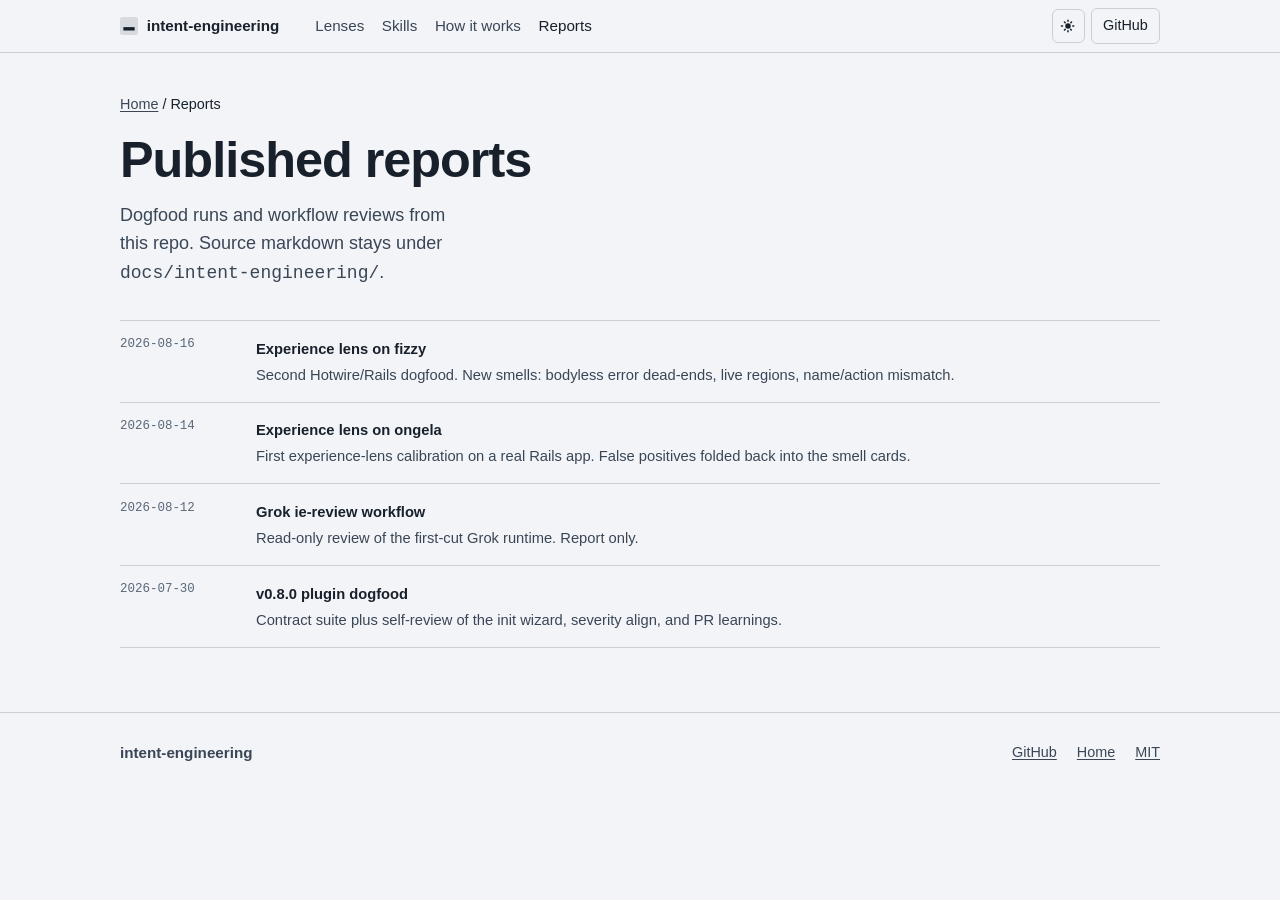
==== docs/reports.html @ 6ed673f5 "docs(site): refresh Pages landing with finding hero and themes Replace the dark-only gradient landin" ====
<!doctype html>
<html lang="en">
<head>
<meta charset="utf-8" />
<meta name="viewport" content="width=device-width, initial-scale=1" />
<title>Reports — intent-engineering</title>
<meta name="description" content="Published intent-engineering dogfood and workflow reports." />
<link rel="canonical" href="https://davidteren.github.io/intent-engineering/reports.html" />
<meta property="og:title" content="Reports — intent-engineering" />
<meta property="og:description" content="Published dogfood and workflow reports from the intent-engineering plugin." />
<meta property="og:type" content="website" />
<meta property="og:url" content="https://davidteren.github.io/intent-engineering/reports.html" />
<meta property="og:image" content="https://davidteren.github.io/intent-engineering/og-finding.png" />
<meta property="og:image:width" content="1200" />
<meta property="og:image:height" content="630" />
<meta property="og:image:alt" content="A Ruby method named fetch_total highlighted on the Cache.write line, with a P1 finding that a fetch should not write." />
<meta name="twitter:card" content="summary_large_image" />
<meta name="twitter:title" content="Reports — intent-engineering" />
<meta name="twitter:description" content="Published dogfood and workflow reports from the intent-engineering plugin." />
<meta name="twitter:image" content="https://davidteren.github.io/intent-engineering/og-finding.png" />
<meta name="theme-color" content="#f2f4f7" media="(prefers-color-scheme: light)" />
<meta name="theme-color" content="#121820" media="(prefers-color-scheme: dark)" />
<link rel="icon" href="data:image/svg+xml,%3Csvg xmlns='http://www.w3.org/2000/svg' viewBox='0 0 32 32'%3E%3Crect width='32' height='32' rx='4' fill='%23121820'/%3E%3Crect x='6' y='18' width='20' height='6' fill='%23e2a04a'/%3E%3C/svg%3E" />
<script>
(function(){
  var t=null;
  try{t=localStorage.getItem("ie-theme")}catch(e){}
  if(t!=="light"&&t!=="dark"){
    t=window.matchMedia("(prefers-color-scheme: dark)").matches?"dark":"light";
  }
  document.documentElement.setAttribute("data-theme",t);
  document.documentElement.style.colorScheme=t;
})();
</script>
<link rel="stylesheet" href="assets/site.css?v=6eff7847ac" />
</head>
<body>
<a class="skip" href="#main">Skip to content</a>
<header class="site-header">
  <div class="wrap nav">
    <a class="brand" href="./">
      <svg viewBox="0 0 32 32" aria-hidden="true"><rect width="32" height="32" rx="4" fill="currentColor" opacity="0.12"/><rect x="6" y="18" width="20" height="6" fill="currentColor"/></svg>
      intent-engineering
    </a>
    <nav class="nav-links" aria-label="Page">
      <a href="./#lenses">Lenses</a>
      <a href="./#skills">Skills</a>
      <a href="./#how">How it works</a>
      <a href="reports.html" aria-current="page">Reports</a>
    </nav>
    <div class="nav-end">
      <details class="nav-more">
        <summary>Menu</summary>
        <div class="menu">
          <a href="./#lenses">Lenses</a>
          <a href="./#skills">Skills</a>
          <a href="./#how">How it works</a>
          <a href="reports.html">Reports</a>
          <a href="https://github.com/davidteren/intent-engineering">GitHub</a>
        </div>
      </details>
      <button class="icon-btn" type="button" data-theme-toggle aria-label="Switch theme" aria-pressed="false">
        <svg viewBox="0 0 16 16" aria-hidden="true"><path fill="currentColor" d="M8 1.5a.75.75 0 0 1 .75.75v1a.75.75 0 0 1-1.5 0v-1A.75.75 0 0 1 8 1.5Zm0 10.5a.75.75 0 0 1 .75.75v1a.75.75 0 0 1-1.5 0v-1A.75.75 0 0 1 8 12Zm6.5-4a.75.75 0 0 1-.75.75h-1a.75.75 0 0 1 0-1.5h1a.75.75 0 0 1 .75.75ZM3.25 8a.75.75 0 0 1-.75.75h-1a.75.75 0 0 1 0-1.5h1A.75.75 0 0 1 3.25 8Zm8.84-4.59a.75.75 0 0 1 0 1.06l-.7.7a.75.75 0 1 1-1.06-1.06l.7-.7a.75.75 0 0 1 1.06 0ZM5.67 10.83a.75.75 0 0 1 0 1.06l-.7.7a.75.75 0 1 1-1.06-1.06l.7-.7a.75.75 0 0 1 1.06 0Zm6.16 1.76a.75.75 0 0 1-1.06 0l-.7-.7a.75.75 0 0 1 1.06-1.06l.7.7a.75.75 0 0 1 0 1.06ZM5.67 5.17a.75.75 0 0 1-1.06 0l-.7-.7A.75.75 0 0 1 4.97 3.4l.7.7a.75.75 0 0 1 0 1.06ZM8 5.25A2.75 2.75 0 1 1 8 10.75 2.75 2.75 0 0 1 8 5.25Z"/></svg>
      </button>
      <a class="gh" href="https://github.com/davidteren/intent-engineering">GitHub</a>
    </div>
  </div>
</header>

<main id="main">
  <div class="wrap" style="padding:2.5rem 1.25rem 4rem">
    <p class="crumb"><a href="./">Home</a> / Reports</p>
    <h1>Published reports</h1>
    <p class="lede" style="margin-top:0.75rem">Dogfood runs and workflow reviews from this repo. Source markdown stays under <code>docs/intent-engineering/</code>.</p>
    <ul class="report-list" style="margin-top:2rem">
      <li>
        <a href="reports/2026-08-16-experience-dogfood-fizzy.html">
          <time datetime="2026-08-16">2026-08-16</time>
          <span>
            <strong>Experience lens on fizzy</strong>
            <span>Second Hotwire/Rails dogfood. New smells: bodyless error dead-ends, live regions, name/action mismatch.</span>
          </span>
        </a>
      </li>
      <li>
        <a href="reports/2026-08-14-experience-dogfood-ongela.html">
          <time datetime="2026-08-14">2026-08-14</time>
          <span>
            <strong>Experience lens on ongela</strong>
            <span>First experience-lens calibration on a real Rails app. False positives folded back into the smell cards.</span>
          </span>
        </a>
      </li>
      <li>
        <a href="reports/2026-08-12-workflow-ie-review.html">
          <time datetime="2026-08-12">2026-08-12</time>
          <span>
            <strong>Grok ie-review workflow</strong>
            <span>Read-only review of the first-cut Grok runtime. Report only.</span>
          </span>
        </a>
      </li>
      <li>
        <a href="reports/2026-07-30-v0.8.0-dogfood.html">
          <time datetime="2026-07-30">2026-07-30</time>
          <span>
            <strong>v0.8.0 plugin dogfood</strong>
            <span>Contract suite plus self-review of the init wizard, severity align, and PR learnings.</span>
          </span>
        </a>
      </li>
    </ul>
  </div>
</main>

<footer>
  <div class="wrap">
    <div class="foot">
      <a class="brand" href="./">intent-engineering</a>
      <span class="sp"></span>
      <a href="https://github.com/davidteren/intent-engineering">GitHub</a>
      <a href="./">Home</a>
      <a href="https://github.com/davidteren/intent-engineering/blob/main/LICENSE">MIT</a>
    </div>
  </div>
</footer>
<script src="assets/site.js?v=6eff7847ac"></script>
</body>
</html>
---- docs/assets/site.css ----
/* Palette seed: least-astonishment-findings
   SHA-256 prefix b4a0858c → hue 28 (ochre highlighter on cool paper).
   Cool canvas, warm mark. The mark is the product: a finding on a surprising line. */

:root {
  --canvas: #f2f4f7;
  --surface: #e8ebf0;
  --surface-2: #dde2e9;
  --ink: #18202b;
  --muted: #3a4656;
  --dim: #5a6778;
  --line: #c9d0d8;
  --accent: #8f4708;
  --accent-hover: #733905;
  --on-accent: #fff8ef;
  --mark: #f6deae;
  --mark-ink: #18202b;
  --p0: #b42318;
  --p1: #8f4708;
  --p2: #3a4656;
  --ok: #0f6b3e;
  --code: #141a22;
  --code-ink: #e8edf3;
  --code-mut: #8b97a6;
  --code-line: #2c3642;
  --focus: #8f4708;
  --radius: 6px;
  --max: 1080px;
  --sans: -apple-system, BlinkMacSystemFont, "Segoe UI", Helvetica, Arial, sans-serif;
  --mono: ui-monospace, "SF Mono", Menlo, Consolas, "Liberation Mono", monospace;
  color-scheme: light;
}

@media (prefers-color-scheme: dark) {
  :root:not([data-theme="light"]) {
    --canvas: #121820;
    --surface: #1a222c;
    --surface-2: #222b36;
    --ink: #e8edf3;
    --muted: #b7c2d0;
    --dim: #8b97a6;
    --line: #2c3642;
    --accent: #e2a04a;
    --accent-hover: #f0b35e;
    --on-accent: #121820;
    --mark: #3a2c14;
    --mark-ink: #f6deae;
    --p0: #f97066;
    --p1: #e2a04a;
    --p2: #b7c2d0;
    --ok: #5dcaa0;
    --code: #0e131a;
    --code-ink: #e8edf3;
    --code-mut: #8b97a6;
    --code-line: #2c3642;
    --focus: #e2a04a;
    color-scheme: dark;
  }
}

[data-theme="dark"] {
  --canvas: #121820;
  --surface: #1a222c;
  --surface-2: #222b36;
  --ink: #e8edf3;
  --muted: #b7c2d0;
  --dim: #8b97a6;
  --line: #2c3642;
  --accent: #e2a04a;
  --accent-hover: #f0b35e;
  --on-accent: #121820;
  --mark: #3a2c14;
  --mark-ink: #f6deae;
  --p0: #f97066;
  --p1: #e2a04a;
  --p2: #b7c2d0;
  --ok: #5dcaa0;
  --code: #0e131a;
  --code-ink: #e8edf3;
  --code-mut: #8b97a6;
  --code-line: #2c3642;
  --focus: #e2a04a;
  color-scheme: dark;
}

[data-theme="light"] {
  --canvas: #f2f4f7;
  --surface: #e8ebf0;
  --surface-2: #dde2e9;
  --ink: #18202b;
  --muted: #3a4656;
  --dim: #5a6778;
  --line: #c9d0d8;
  --accent: #8f4708;
  --accent-hover: #733905;
  --on-accent: #fff8ef;
  --mark: #f6deae;
  --mark-ink: #18202b;
  --p0: #b42318;
  --p1: #8f4708;
  --p2: #3a4656;
  --ok: #0f6b3e;
  --code: #141a22;
  --code-ink: #e8edf3;
  --code-mut: #8b97a6;
  --code-line: #2c3642;
  --focus: #8f4708;
  color-scheme: light;
}

*, *::before, *::after { box-sizing: border-box }
html { scroll-behavior: smooth }
@media (prefers-reduced-motion: reduce) {
  html { scroll-behavior: auto }
  *, *::before, *::after { transition: none !important; animation: none !important }
}

body {
  margin: 0;
  background: var(--canvas);
  color: var(--ink);
  font-family: var(--sans);
  font-size: 1rem;
  line-height: 1.6;
  -webkit-font-smoothing: antialiased;
  text-rendering: optimizeLegibility;
}

img, svg { max-width: 100%; display: block }
pre, code, kbd { font-family: var(--mono) }
a { color: var(--accent); text-underline-offset: 2px }
a:hover { color: var(--accent-hover) }
:focus-visible {
  outline: 2px solid var(--focus);
  outline-offset: 2px;
}
h1, h2, h3 { text-wrap: balance; letter-spacing: -0.02em; font-weight: 600 }
h1 { font-size: clamp(2rem, 4.6vw, 3.15rem); line-height: 1.12; margin: 0 }
h2 { font-size: clamp(1.35rem, 2.4vw, 1.7rem); line-height: 1.25; margin: 0 0 0.6rem }
h3 { font-size: 1.05rem; margin: 0 0 0.35rem }
p { text-wrap: pretty; margin: 0 0 1rem }
p:last-child { margin-bottom: 0 }

.skip {
  position: absolute;
  left: -999px;
  top: 0;
  background: var(--accent);
  color: var(--on-accent);
  padding: 0.5rem 0.9rem;
  z-index: 40;
}
.skip:focus { left: 0 }

.wrap { max-width: var(--max); margin: 0 auto; padding: 0 1.25rem }

/* header */
.site-header {
  position: sticky;
  top: 0;
  z-index: 20;
  background: var(--canvas);
  border-bottom: 1px solid var(--line);
}
.nav {
  display: flex;
  align-items: center;
  gap: 0.75rem;
  min-height: 3.25rem;
}
.brand {
  display: flex;
  align-items: center;
  gap: 0.55rem;
  color: var(--ink);
  text-decoration: none;
  font-weight: 600;
  font-size: 0.95rem;
}
.brand:hover { color: var(--ink); text-decoration: none }
.brand svg { width: 18px; height: 18px; flex: 0 0 auto }
.nav-end { margin-left: auto; display: flex; align-items: center; gap: 0.35rem }
.nav-links { display: flex; gap: 1.1rem; align-items: center; margin-left: 1.5rem }
.nav-links a {
  color: var(--muted);
  text-decoration: none;
  font-size: 0.95rem;
}
.nav-links a:hover { color: var(--ink) }
.nav-links a[aria-current="page"] { color: var(--ink) }

.nav-more { display: none; position: relative }
.nav-more > summary {
  list-style: none;
  cursor: pointer;
  border: 1px solid var(--line);
  background: var(--canvas);
  color: var(--ink);
  padding: 0.35rem 0.65rem;
  border-radius: var(--radius);
  font-size: 0.9rem;
}
.nav-more > summary::-webkit-details-marker { display: none }
.nav-more[open] > summary { border-color: var(--accent) }
.nav-more .menu {
  position: absolute;
  right: 0;
  top: calc(100% + 6px);
  z-index: 10;
  background: var(--canvas);
  border: 1px solid var(--line);
  border-radius: var(--radius);
  min-width: 11rem;
  padding: 0.4rem;
  display: flex;
  flex-direction: column;
}
.nav-more .menu a {
  color: var(--ink);
  text-decoration: none;
  padding: 0.45rem 0.6rem;
  border-radius: 4px;
}
.nav-more .menu a:hover { background: var(--surface) }

.icon-btn {
  width: 2.1rem;
  height: 2.1rem;
  border: 1px solid var(--line);
  background: var(--canvas);
  color: var(--ink);
  border-radius: var(--radius);
  cursor: pointer;
  display: inline-flex;
  align-items: center;
  justify-content: center;
  padding: 0;
}
.icon-btn:hover { border-color: var(--muted) }
.icon-btn svg { width: 16px; height: 16px }

.gh {
  display: inline-flex;
  align-items: center;
  border: 1px solid var(--line);
  color: var(--ink);
  text-decoration: none;
  padding: 0.35rem 0.7rem;
  border-radius: var(--radius);
  font-size: 0.9rem;
}
.gh:hover { border-color: var(--muted); color: var(--ink); text-decoration: none }

@media (max-width: 760px) {
  .nav-links { display: none }
  .nav-more { display: block }
}

/* buttons */
.btn {
  display: inline-flex;
  align-items: center;
  gap: 0.4rem;
  padding: 0.6rem 1rem;
  border-radius: var(--radius);
  font-weight: 600;
  font-size: 0.95rem;
  text-decoration: none;
  border: 1px solid transparent;
  cursor: pointer;
  font-family: inherit;
  background: none;
  color: inherit;
}
.btn.primary {
  background: var(--accent);
  color: var(--on-accent);
}
.btn.primary:hover { background: var(--accent-hover); color: var(--on-accent); text-decoration: none }
.btn.ghost {
  border-color: var(--line);
  color: var(--ink);
}
.btn.ghost:hover { border-color: var(--muted); text-decoration: none }

/* hero */
.hero { padding: 3.5rem 0 3rem }
.hero-grid {
  display: grid;
  grid-template-columns: minmax(0, 1.05fr) minmax(0, 0.95fr);
  gap: 2.5rem;
  align-items: start;
}
.lede {
  font-size: 1.125rem;
  color: var(--muted);
  max-width: 42ch;
  margin: 1rem 0 0;
}
.lede b { color: var(--ink); font-weight: 600 }
.cta { display: flex; flex-wrap: wrap; gap: 0.65rem; margin-top: 1.5rem }

.install {
  margin-top: 1.75rem;
  background: var(--code);
  color: var(--code-ink);
  border: 1px solid var(--code-line);
  border-radius: 2px;
  max-width: 100%;
  overflow: hidden;
}
.install-bar {
  display: flex;
  align-items: center;
  gap: 0.6rem;
  padding: 0.45rem 0.75rem;
  border-bottom: 1px solid var(--code-line);
  color: var(--code-mut);
  font-family: var(--mono);
  font-size: 0.75rem;
}
.install-bar .copy {
  margin-left: auto;
  background: transparent;
  border: 1px solid var(--code-line);
  color: var(--code-ink);
  border-radius: 4px;
  padding: 0.2rem 0.5rem;
  font: inherit;
  cursor: pointer;
}
.install-bar .copy:hover { border-color: var(--code-mut) }
.install pre {
  margin: 0;
  padding: 0.9rem 0.85rem;
  overflow-x: auto;
  font-size: 0.8rem;
  line-height: 1.7;
  white-space: pre-wrap;
  overflow-wrap: anywhere;
}
.install .c { color: var(--ok) }
.install .p { color: var(--code-mut) }

@media (max-width: 860px) {
  .hero { padding: 2.25rem 0 2rem }
  .hero-grid { grid-template-columns: 1fr }
}

/* finding artifact */
.artifact {
  background: var(--code);
  color: var(--code-ink);
  border: 1px solid var(--code-line);
  border-radius: 2px;
  overflow: hidden;
}
.artifact-bar {
  display: flex;
  align-items: baseline;
  gap: 0.75rem;
  padding: 0.5rem 0.85rem;
  border-bottom: 1px solid var(--code-line);
  font-family: var(--mono);
  font-size: 0.75rem;
  color: var(--code-mut);
}
.artifact-bar .file { color: var(--code-ink) }
.artifact pre {
  margin: 0;
  padding: 0.6rem 0;
  overflow-x: auto;
  font-size: 0.8rem;
  line-height: 1.65;
}
.artifact .line {
  display: grid;
  grid-template-columns: 2.4rem 1fr;
  padding: 0 0.85rem;
  min-height: 1.5rem;
}
.artifact .n { color: var(--code-mut); text-align: right; padding-right: 0.85rem; user-select: none }
.artifact .line.mark {
  background: var(--mark);
  color: var(--mark-ink);
}
.artifact .line.mark .n { color: var(--p1) }

.comment {
  background: var(--surface);
  color: var(--ink);
  border-top: 1px solid var(--line);
  padding: 0.9rem 1rem 1rem;
}
.comment-meta {
  display: flex;
  flex-wrap: wrap;
  gap: 0.5rem 0.85rem;
  font-family: var(--mono);
  font-size: 0.75rem;
  color: var(--dim);
  margin-bottom: 0.45rem;
}
.sev {
  font-family: var(--mono);
  font-size: 0.7rem;
  font-weight: 700;
  letter-spacing: 0.04em;
  padding: 0.1rem 0.4rem;
  border-radius: 2px;
  color: var(--on-accent);
  background: var(--p1);
}
.sev.p0 { background: var(--p0); color: #fff }
.comment h3 { font-family: var(--sans); font-size: 1rem; margin: 0 0 0.4rem }
.comment p { color: var(--muted); font-size: 0.92rem; margin: 0 0 0.45rem }
.comment p b { color: var(--ink); font-weight: 600 }
.note { font-size: 0.8rem; color: var(--dim); margin-top: 0.35rem }

/* sections */
section { padding: 3.25rem 0; border-top: 1px solid var(--line) }
.sec-lead { max-width: 54ch; margin-bottom: 1.6rem }
.sec-lead p { color: var(--muted) }

.lens-list { display: grid; gap: 0; border-top: 1px solid var(--line) }
.lens {
  display: grid;
  grid-template-columns: 11.5rem 7.5rem 1fr;
  gap: 1rem;
  padding: 1rem 0;
  border-bottom: 1px solid var(--line);
  align-items: start;
}
.lens dt { margin: 0; font-weight: 600 }
.lens .when {
  font-family: var(--mono);
  font-size: 0.78rem;
  color: var(--dim);
}
.lens dd { margin: 0; color: var(--muted); font-size: 0.95rem }
.lens .pr { display: block; margin-top: 0.3rem; font-family: var(--mono); font-size: 0.75rem; color: var(--dim) }

@media (max-width: 760px) {
  .lens { grid-template-columns: 1fr; gap: 0.25rem; padding: 1rem 0 }
}

.skill-list { display: grid; gap: 0; border-top: 1px solid var(--line) }
.skill {
  display: grid;
  grid-template-columns: 13.5rem 1fr;
  gap: 1rem;
  padding: 0.95rem 0;
  border-bottom: 1px solid var(--line);
}
.skill code {
  font-size: 0.9rem;
  color: var(--accent);
  font-weight: 600;
}
.skill h3 { margin: 0 }
.skill p { color: var(--muted); font-size: 0.95rem }
@media (max-width: 760px) {
  .skill { grid-template-columns: 1fr; gap: 0.3rem }
}

.flow {
  display: grid;
  grid-template-columns: repeat(4, 1fr);
  gap: 1.25rem;
  margin: 0;
  padding: 0;
  list-style: none;
  counter-reset: step;
}
.flow li { margin: 0 }
.flow h3 { margin: 0.35rem 0 0.3rem }
.flow p { color: var(--muted); font-size: 0.92rem }
.flow li::before {
  counter-increment: step;
  content: counter(step);
  font-family: var(--mono);
  font-size: 0.75rem;
  color: var(--accent);
  font-weight: 600;
}
@media (max-width: 760px) {
  .flow { grid-template-columns: 1fr 1fr }
}
@media (max-width: 480px) {
  .flow { grid-template-columns: 1fr }
}

.split { display: grid; grid-template-columns: 1fr 1fr; gap: 1.25rem }
.split h3 { margin-bottom: 0.5rem }
.split p, .split li { color: var(--muted); font-size: 0.95rem }
.split ul { margin: 0; padding-left: 1.1rem }
.split li { margin: 0.35rem 0 }
.split code {
  font-size: 0.85rem;
  color: var(--ink);
  background: var(--surface);
  padding: 0.05rem 0.3rem;
  border-radius: 3px;
}
@media (max-width: 760px) {
  .split { grid-template-columns: 1fr }
}

.report-list { list-style: none; margin: 0; padding: 0; border-top: 1px solid var(--line) }
.report-list li { border-bottom: 1px solid var(--line) }
.report-list a {
  display: grid;
  grid-template-columns: 7.5rem 1fr;
  gap: 1rem;
  padding: 0.9rem 0;
  text-decoration: none;
  color: inherit;
}
.report-list a:hover { text-decoration: none }
.report-list time {
  font-family: var(--mono);
  font-size: 0.78rem;
  color: var(--dim);
}
.report-list strong { display: block; color: var(--ink); font-weight: 600 }
.report-list span { display: block; color: var(--muted); font-size: 0.92rem; margin-top: 0.15rem }
.report-list a:hover strong { color: var(--accent) }
@media (max-width: 600px) {
  .report-list a { grid-template-columns: 1fr; gap: 0.2rem }
}

/* reports / prose pages */
.prose { max-width: 72ch; padding: 2.5rem 0 4rem }
.prose h1 { margin-bottom: 0.75rem }
.prose h2 { margin: 2rem 0 0.6rem }
.prose h3 { margin: 1.4rem 0 0.4rem }
.prose p, .prose li { color: var(--ink) }
.prose ul, .prose ol { padding-left: 1.2rem }
.prose li { margin: 0.3rem 0 }
.prose code {
  font-size: 0.88em;
  background: var(--surface);
  padding: 0.05rem 0.3rem;
  border-radius: 3px;
}
.prose pre {
  background: var(--code);
  color: var(--code-ink);
  padding: 0.9rem 1rem;
  overflow-x: auto;
  border-radius: 2px;
  font-size: 0.85rem;
  line-height: 1.55;
}
.prose pre code { background: none; padding: 0; color: inherit }
.table-wrap { overflow-x: auto; margin: 1rem 0 }
.prose table {
  border-collapse: collapse;
  width: 100%;
  font-size: 0.92rem;
}
.prose th, .prose td {
  border: 1px solid var(--line);
  padding: 0.45rem 0.6rem;
  text-align: left;
  vertical-align: top;
  overflow-wrap: anywhere;
}
.prose th { background: var(--surface); font-weight: 600 }
.prose table { font-size: 0.88rem }
.report-meta {
  display: grid;
  grid-template-columns: 8.5rem minmax(0, 1fr);
  column-gap: 1.25rem;
  row-gap: 0.7rem;
  margin: 1.1rem 0 1.6rem;
  padding-bottom: 1rem;
  border-bottom: 1px solid var(--line);
}
.report-meta dt { margin: 0; color: var(--dim); font-weight: 600; font-size: 0.85rem }
.report-meta dd { margin: 0; color: var(--ink) }
@media (max-width: 600px) {
  .report-meta { grid-template-columns: 1fr; row-gap: 0.2rem }
  .report-meta dt { margin-top: 0.7rem }
}
.crumb { font-size: 0.9rem; margin: 0 0 1rem }
.crumb a { color: var(--muted) }

footer {
  border-top: 1px solid var(--line);
  padding: 1.75rem 0 2.5rem;
  color: var(--dim);
  font-size: 0.9rem;
}
.foot {
  display: flex;
  flex-wrap: wrap;
  gap: 0.75rem 1.25rem;
  align-items: center;
}
.foot a { color: var(--muted) }
.foot .sp { margin-left: auto }
.foot p { margin: 0.7rem 0 0; color: var(--dim); font-size: 0.85rem; flex-basis: 100% }
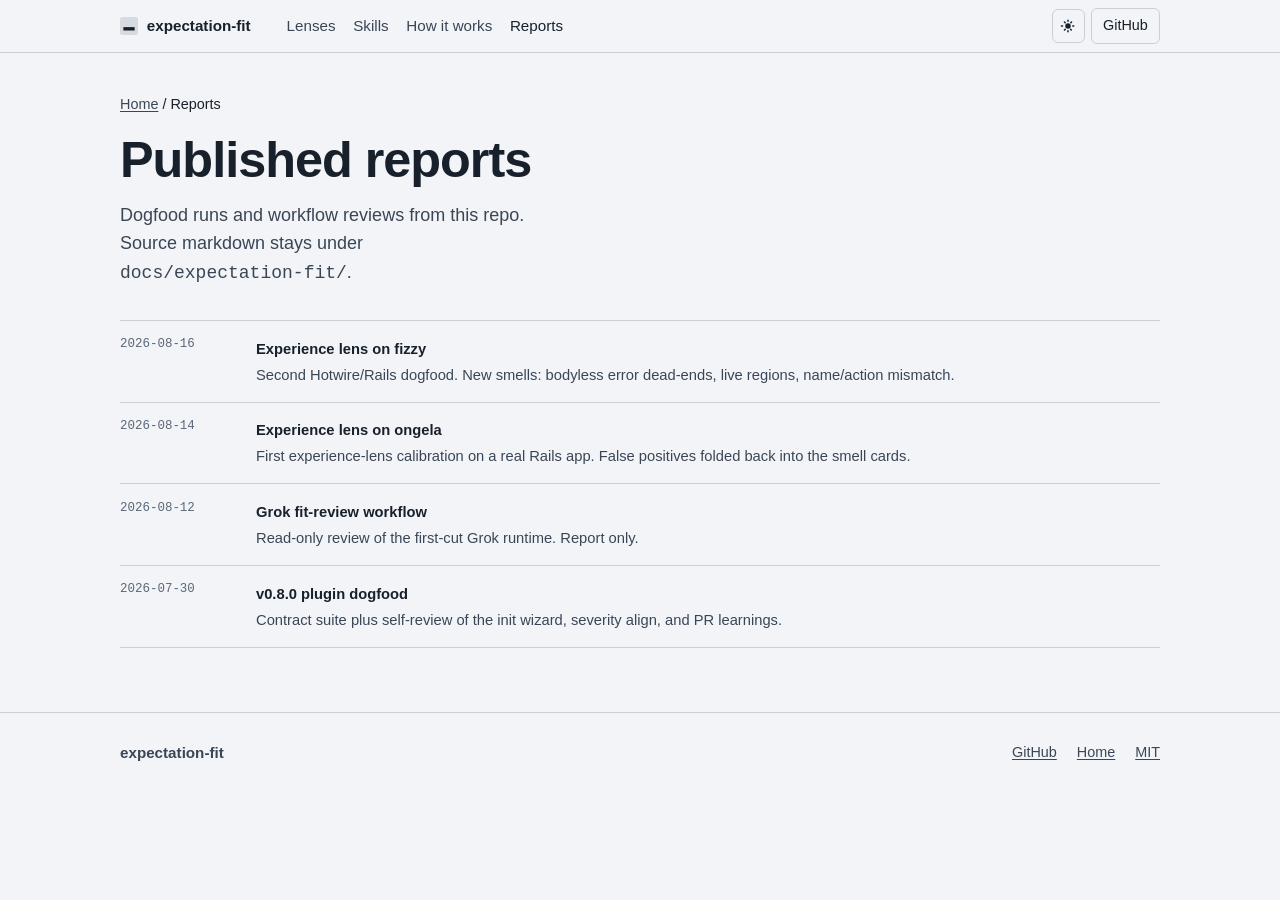
==== commit 3c63155b: "feat: rename the plugin to Expectation Fit (fit- prefix) (#41) Move the plugin to plugins/expectatio" ====
--- a/docs/reports.html
+++ b/docs/reports.html
@@ -3,11 +3,11 @@
 <head>
 <meta charset="utf-8" />
 <meta name="viewport" content="width=device-width, initial-scale=1" />
-<title>Reports — intent-engineering</title>
-<meta name="description" content="Published intent-engineering dogfood and workflow reports." />
+<title>Reports — expectation-fit</title>
+<meta name="description" content="Published expectation-fit dogfood and workflow reports." />
 <link rel="canonical" href="https://davidteren.github.io/intent-engineering/reports.html" />
-<meta property="og:title" content="Reports — intent-engineering" />
-<meta property="og:description" content="Published dogfood and workflow reports from the intent-engineering plugin." />
+<meta property="og:title" content="Reports — expectation-fit" />
+<meta property="og:description" content="Published dogfood and workflow reports from the expectation-fit plugin." />
 <meta property="og:type" content="website" />
 <meta property="og:url" content="https://davidteren.github.io/intent-engineering/reports.html" />
 <meta property="og:image" content="https://davidteren.github.io/intent-engineering/og-finding.png" />
@@ -15,8 +15,8 @@
 <meta property="og:image:height" content="630" />
 <meta property="og:image:alt" content="A Ruby method named fetch_total highlighted on the Cache.write line, with a P1 finding that a fetch should not write." />
 <meta name="twitter:card" content="summary_large_image" />
-<meta name="twitter:title" content="Reports — intent-engineering" />
-<meta name="twitter:description" content="Published dogfood and workflow reports from the intent-engineering plugin." />
+<meta name="twitter:title" content="Reports — expectation-fit" />
+<meta name="twitter:description" content="Published dogfood and workflow reports from the expectation-fit plugin." />
 <meta name="twitter:image" content="https://davidteren.github.io/intent-engineering/og-finding.png" />
 <meta name="theme-color" content="#f2f4f7" media="(prefers-color-scheme: light)" />
 <meta name="theme-color" content="#121820" media="(prefers-color-scheme: dark)" />
@@ -24,7 +24,7 @@
 <script>
 (function(){
   var t=null;
-  try{t=localStorage.getItem("ie-theme")}catch(e){}
+  try{t=localStorage.getItem("fit-theme")}catch(e){}
   if(t!=="light"&&t!=="dark"){
     t=window.matchMedia("(prefers-color-scheme: dark)").matches?"dark":"light";
   }
@@ -40,7 +40,7 @@
   <div class="wrap nav">
     <a class="brand" href="./">
       <svg viewBox="0 0 32 32" aria-hidden="true"><rect width="32" height="32" rx="4" fill="currentColor" opacity="0.12"/><rect x="6" y="18" width="20" height="6" fill="currentColor"/></svg>
-      intent-engineering
+      expectation-fit
     </a>
     <nav class="nav-links" aria-label="Page">
       <a href="./#lenses">Lenses</a>
@@ -71,7 +71,7 @@
   <div class="wrap" style="padding:2.5rem 1.25rem 4rem">
     <p class="crumb"><a href="./">Home</a> / Reports</p>
     <h1>Published reports</h1>
-    <p class="lede" style="margin-top:0.75rem">Dogfood runs and workflow reviews from this repo. Source markdown stays under <code>docs/intent-engineering/</code>.</p>
+    <p class="lede" style="margin-top:0.75rem">Dogfood runs and workflow reviews from this repo. Source markdown stays under <code>docs/expectation-fit/</code>.</p>
     <ul class="report-list" style="margin-top:2rem">
       <li>
         <a href="reports/2026-08-16-experience-dogfood-fizzy.html">
@@ -92,10 +92,10 @@
         </a>
       </li>
       <li>
-        <a href="reports/2026-08-12-workflow-ie-review.html">
+        <a href="reports/2026-08-12-workflow-fit-review.html">
           <time datetime="2026-08-12">2026-08-12</time>
           <span>
-            <strong>Grok ie-review workflow</strong>
+            <strong>Grok fit-review workflow</strong>
             <span>Read-only review of the first-cut Grok runtime. Report only.</span>
           </span>
         </a>
@@ -116,7 +116,7 @@
 <footer>
   <div class="wrap">
     <div class="foot">
-      <a class="brand" href="./">intent-engineering</a>
+      <a class="brand" href="./">expectation-fit</a>
       <span class="sp"></span>
       <a href="https://github.com/davidteren/intent-engineering">GitHub</a>
       <a href="./">Home</a>
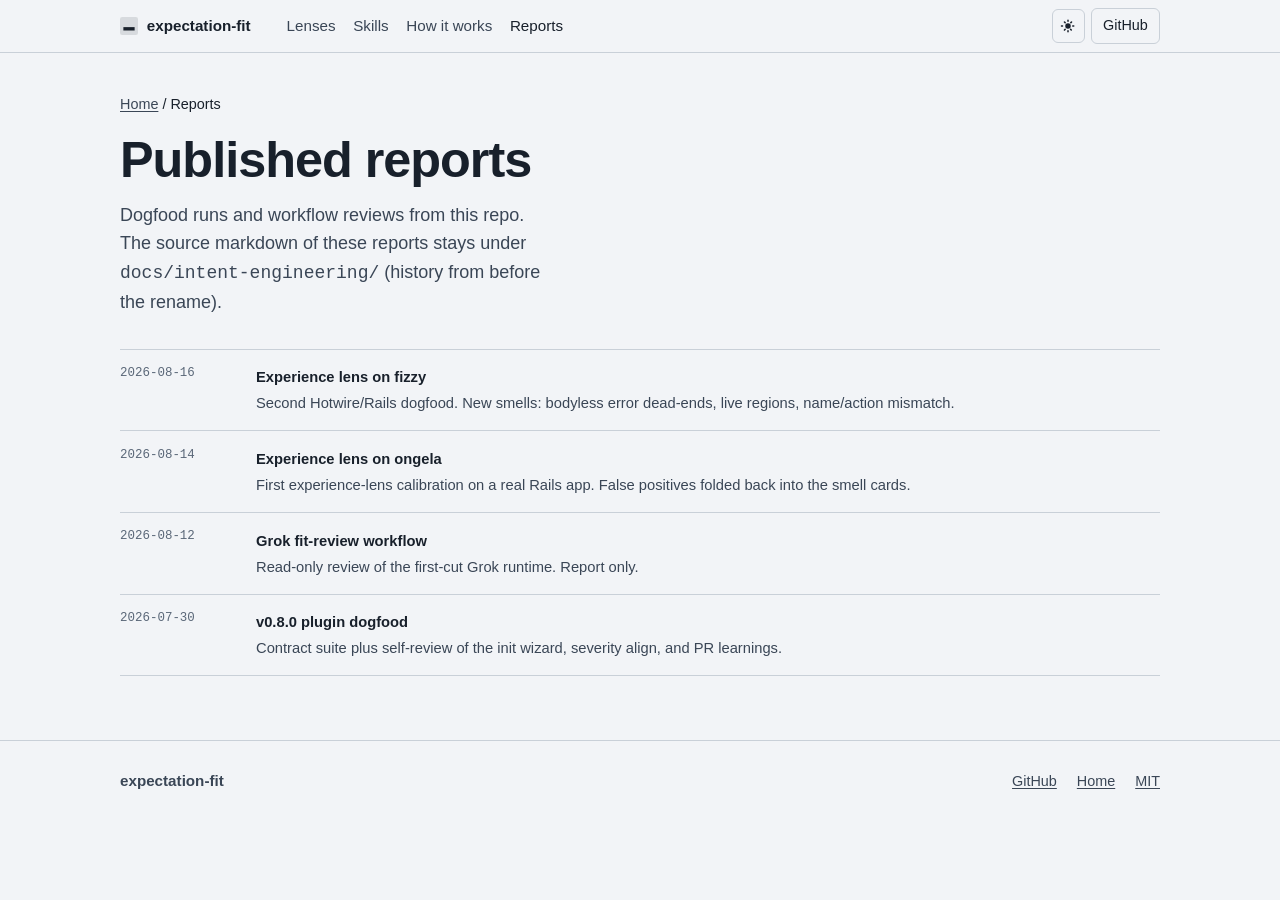
==== commit ccd3209c: "fix: address cubic review feedback (iteration 2) Co-Authored-By: Claude Opus 5.5 <noreply@anthropic." ====
--- a/docs/reports.html
+++ b/docs/reports.html
@@ -24,7 +24,7 @@
 <script>
 (function(){
   var t=null;
-  try{t=localStorage.getItem("fit-theme")}catch(e){}
+  try{t=localStorage.getItem("fit-theme")||localStorage.getItem("ie-theme")}catch(e){}
   if(t!=="light"&&t!=="dark"){
     t=window.matchMedia("(prefers-color-scheme: dark)").matches?"dark":"light";
   }
@@ -71,7 +71,7 @@
   <div class="wrap" style="padding:2.5rem 1.25rem 4rem">
     <p class="crumb"><a href="./">Home</a> / Reports</p>
     <h1>Published reports</h1>
-    <p class="lede" style="margin-top:0.75rem">Dogfood runs and workflow reviews from this repo. Source markdown stays under <code>docs/expectation-fit/</code>.</p>
+    <p class="lede" style="margin-top:0.75rem">Dogfood runs and workflow reviews from this repo. The source markdown of these reports stays under <code>docs/intent-engineering/</code> (history from before the rename).</p>
     <ul class="report-list" style="margin-top:2rem">
       <li>
         <a href="reports/2026-08-16-experience-dogfood-fizzy.html">
@@ -92,7 +92,7 @@
         </a>
       </li>
       <li>
-        <a href="reports/2026-08-12-workflow-fit-review.html">
+        <a href="reports/2026-08-12-workflow-ie-review.html">
           <time datetime="2026-08-12">2026-08-12</time>
           <span>
             <strong>Grok fit-review workflow</strong>
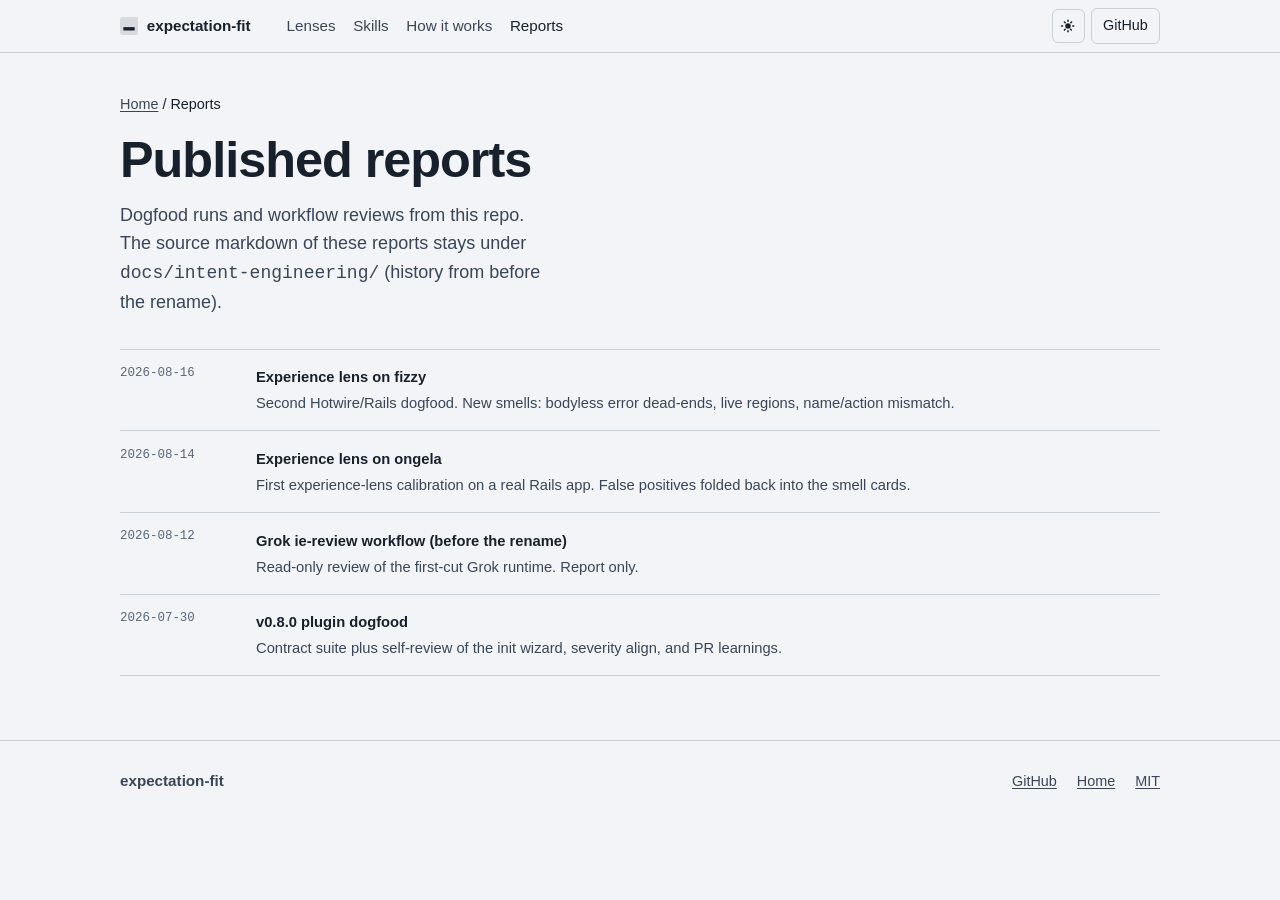
==== commit 55f76ee5: "fix(review): address post-open review findings on PR #64 Legacy fallback: the project-base table and" ====
--- a/docs/reports.html
+++ b/docs/reports.html
@@ -95,7 +95,7 @@
         <a href="reports/2026-08-12-workflow-ie-review.html">
           <time datetime="2026-08-12">2026-08-12</time>
           <span>
-            <strong>Grok fit-review workflow</strong>
+            <strong>Grok ie-review workflow (before the rename)</strong>
             <span>Read-only review of the first-cut Grok runtime. Report only.</span>
           </span>
         </a>
